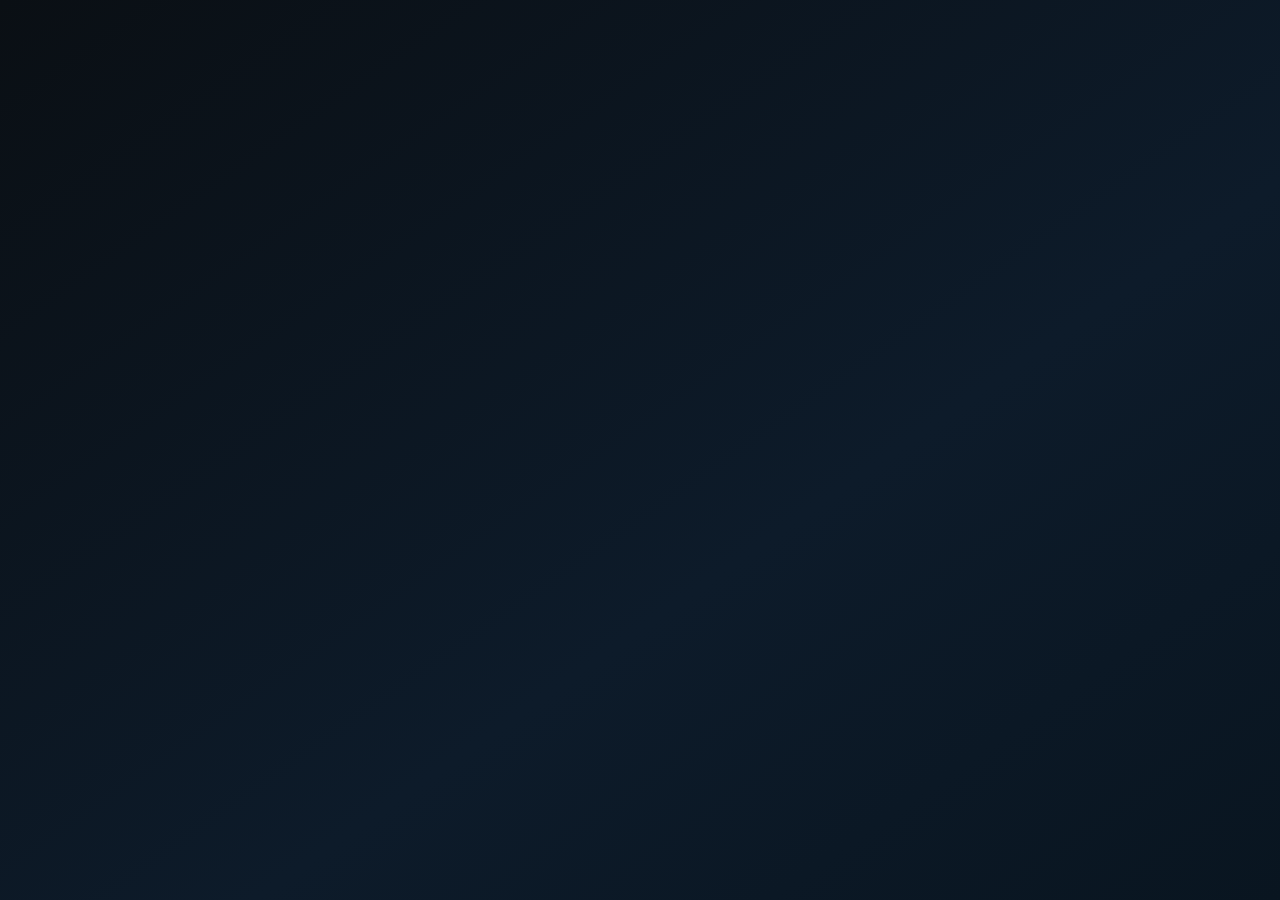
==== certificate.html @ 5393b34e "Add files via upload" ====
<!DOCTYPE html>
<html lang="en">
<head>
<meta charset="UTF-8">
<meta name="viewport" content="width=device-width, initial-scale=1.0">
<title>GospelSwipe Pro — Gospel Partnership Certificate</title>
<style>
  /* ===== Reset & Base ===== */
  *,*::before,*::after{margin:0;padding:0;box-sizing:border-box;}
  html{scroll-behavior:smooth;}
  body{
    font-family:-apple-system,BlinkMacSystemFont,'Segoe UI',Roboto,sans-serif;
    background:linear-gradient(145deg,#0a0f14 0%,#0d1b2a 60%,#091520 100%);
    min-height:100vh; color:#fff;
    -webkit-font-smoothing:antialiased;
  }

  /* ===== Page wrapper ===== */
  .page{max-width:680px;margin:0 auto;padding:30px 20px 60px;}

  /* ===== Header ===== */
  .site-header{
    display:flex;align-items:center;gap:14px;
    padding:20px 0 32px;
  }
  .site-header img{width:48px;height:48px;border-radius:12px;}
  .site-header h1{font-size:1.4rem;font-weight:800;
    background:linear-gradient(135deg,#3498db,#2ecc71);
    -webkit-background-clip:text;-webkit-text-fill-color:transparent;
    background-clip:text;}
  .site-header p{font-size:0.78rem;opacity:0.5;margin-top:2px;}

  /* ===== Intro card ===== */
  .intro{
    background:rgba(255,255,255,0.05);
    border:1px solid rgba(52,152,219,0.25);
    border-radius:20px;padding:22px 24px;margin-bottom:28px;
  }
  .intro h2{font-size:1.1rem;font-weight:700;margin-bottom:8px;color:#fff;}
  .intro p{font-size:0.88rem;line-height:1.65;opacity:0.75;}

  /* ===== Form ===== */
  .form-group{margin-bottom:18px;}
  label{display:block;font-size:0.82rem;font-weight:600;
    opacity:0.7;margin-bottom:7px;letter-spacing:0.4px;text-transform:uppercase;}
  input[type="text"],input[type="date"]{
    width:100%;padding:14px 16px;
    background:rgba(255,255,255,0.06);
    border:1.5px solid rgba(255,255,255,0.14);
    border-radius:14px;color:#fff;font-size:1rem;
    font-family:inherit;outline:none;
    transition:border-color 0.25s;
  }
  input[type="text"]:focus,input[type="date"]:focus{
    border-color:#3498db;
    background:rgba(52,152,219,0.08);
  }
  input::placeholder{color:rgba(255,255,255,0.3);}

  /* ===== Download button ===== */
  .btn-download{
    width:100%;padding:17px;border:none;border-radius:16px;
    background:linear-gradient(135deg,#3498db,#2ecc71);
    color:#fff;font-size:1.05rem;font-weight:700;
    cursor:pointer;display:flex;align-items:center;
    justify-content:center;gap:10px;
    transition:opacity 0.2s,transform 0.2s;
    margin-top:8px;font-family:inherit;
    box-shadow:0 10px 28px rgba(52,152,219,0.3);
  }
  .btn-download:hover{opacity:0.92;transform:translateY(-2px);}
  .btn-download:active{transform:scale(0.98);}
  .btn-download:disabled{opacity:0.4;cursor:not-allowed;transform:none;}

  /* ===== Preview area ===== */
  .preview-wrap{
    margin-top:32px;
    background:rgba(255,255,255,0.03);
    border:1px solid rgba(255,255,255,0.08);
    border-radius:20px;padding:20px;
  }
  .preview-label{
    font-size:0.78rem;text-transform:uppercase;
    letter-spacing:0.6px;opacity:0.45;
    margin-bottom:14px;
  }
  canvas{
    width:100%;border-radius:10px;
    display:block;
    box-shadow:0 12px 36px rgba(0,0,0,0.5);
  }

  /* ===== Success note ===== */
  .success-note{
    display:none;
    background:rgba(46,204,113,0.1);
    border:1px solid rgba(46,204,113,0.3);
    border-radius:14px;padding:14px 18px;
    margin-top:16px;font-size:0.88rem;
    color:#2ecc71;text-align:center;line-height:1.5;
  }

  /* ===== Footer ===== */
  .site-footer{
    text-align:center;padding-top:36px;
    font-size:0.78rem;opacity:0.4;line-height:1.8;
  }
  .site-footer a{color:#3498db;text-decoration:none;}
</style>
</head>
<body>
<div class="page">

  <!-- Header -->
  <header class="site-header">
    <img src="[data-uri]
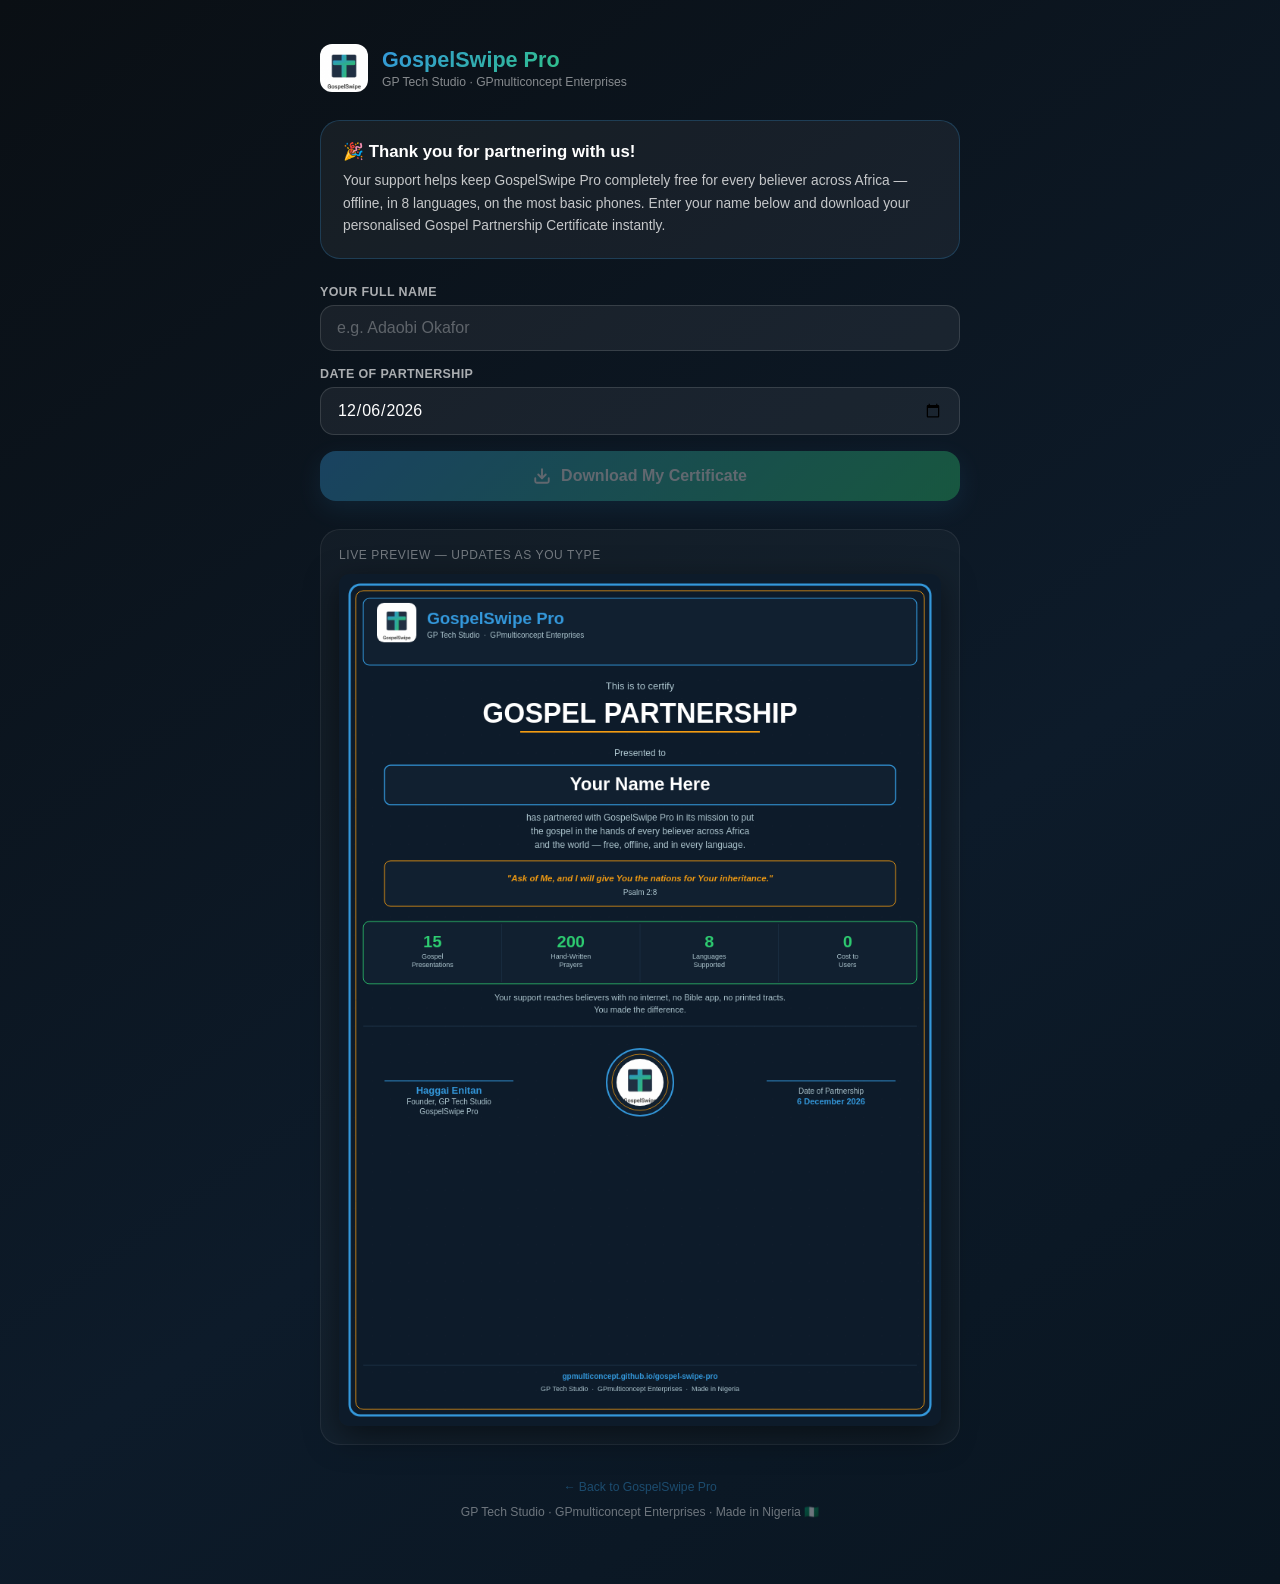
==== commit 956df839: "Add files via upload" ====
--- a/certificate.html
+++ b/certificate.html
@@ -5,112 +5,322 @@
 <meta name="viewport" content="width=device-width, initial-scale=1.0">
 <title>GospelSwipe Pro — Gospel Partnership Certificate</title>
 <style>
-  /* ===== Reset & Base ===== */
-  *,*::before,*::after{margin:0;padding:0;box-sizing:border-box;}
-  html{scroll-behavior:smooth;}
-  body{
-    font-family:-apple-system,BlinkMacSystemFont,'Segoe UI',Roboto,sans-serif;
-    background:linear-gradient(145deg,#0a0f14 0%,#0d1b2a 60%,#091520 100%);
-    min-height:100vh; color:#fff;
-    -webkit-font-smoothing:antialiased;
-  }
-
-  /* ===== Page wrapper ===== */
-  .page{max-width:680px;margin:0 auto;padding:30px 20px 60px;}
-
-  /* ===== Header ===== */
-  .site-header{
-    display:flex;align-items:center;gap:14px;
-    padding:20px 0 32px;
-  }
-  .site-header img{width:48px;height:48px;border-radius:12px;}
-  .site-header h1{font-size:1.4rem;font-weight:800;
-    background:linear-gradient(135deg,#3498db,#2ecc71);
-    -webkit-background-clip:text;-webkit-text-fill-color:transparent;
-    background-clip:text;}
-  .site-header p{font-size:0.78rem;opacity:0.5;margin-top:2px;}
-
-  /* ===== Intro card ===== */
-  .intro{
-    background:rgba(255,255,255,0.05);
-    border:1px solid rgba(52,152,219,0.25);
-    border-radius:20px;padding:22px 24px;margin-bottom:28px;
-  }
-  .intro h2{font-size:1.1rem;font-weight:700;margin-bottom:8px;color:#fff;}
-  .intro p{font-size:0.88rem;line-height:1.65;opacity:0.75;}
-
-  /* ===== Form ===== */
-  .form-group{margin-bottom:18px;}
-  label{display:block;font-size:0.82rem;font-weight:600;
-    opacity:0.7;margin-bottom:7px;letter-spacing:0.4px;text-transform:uppercase;}
-  input[type="text"],input[type="date"]{
-    width:100%;padding:14px 16px;
-    background:rgba(255,255,255,0.06);
-    border:1.5px solid rgba(255,255,255,0.14);
-    border-radius:14px;color:#fff;font-size:1rem;
-    font-family:inherit;outline:none;
-    transition:border-color 0.25s;
-  }
-  input[type="text"]:focus,input[type="date"]:focus{
-    border-color:#3498db;
-    background:rgba(52,152,219,0.08);
-  }
-  input::placeholder{color:rgba(255,255,255,0.3);}
-
-  /* ===== Download button ===== */
-  .btn-download{
-    width:100%;padding:17px;border:none;border-radius:16px;
-    background:linear-gradient(135deg,#3498db,#2ecc71);
-    color:#fff;font-size:1.05rem;font-weight:700;
-    cursor:pointer;display:flex;align-items:center;
-    justify-content:center;gap:10px;
-    transition:opacity 0.2s,transform 0.2s;
-    margin-top:8px;font-family:inherit;
-    box-shadow:0 10px 28px rgba(52,152,219,0.3);
-  }
-  .btn-download:hover{opacity:0.92;transform:translateY(-2px);}
-  .btn-download:active{transform:scale(0.98);}
-  .btn-download:disabled{opacity:0.4;cursor:not-allowed;transform:none;}
-
-  /* ===== Preview area ===== */
-  .preview-wrap{
-    margin-top:32px;
-    background:rgba(255,255,255,0.03);
-    border:1px solid rgba(255,255,255,0.08);
-    border-radius:20px;padding:20px;
-  }
-  .preview-label{
-    font-size:0.78rem;text-transform:uppercase;
-    letter-spacing:0.6px;opacity:0.45;
-    margin-bottom:14px;
-  }
-  canvas{
-    width:100%;border-radius:10px;
-    display:block;
-    box-shadow:0 12px 36px rgba(0,0,0,0.5);
-  }
-
-  /* ===== Success note ===== */
-  .success-note{
-    display:none;
-    background:rgba(46,204,113,0.1);
-    border:1px solid rgba(46,204,113,0.3);
-    border-radius:14px;padding:14px 18px;
-    margin-top:16px;font-size:0.88rem;
-    color:#2ecc71;text-align:center;line-height:1.5;
-  }
-
-  /* ===== Footer ===== */
-  .site-footer{
-    text-align:center;padding-top:36px;
-    font-size:0.78rem;opacity:0.4;line-height:1.8;
-  }
-  .site-footer a{color:#3498db;text-decoration:none;}
+*,*::before,*::after{margin:0;padding:0;box-sizing:border-box;}
+html{scroll-behavior:smooth;}
+body{
+  font-family:-apple-system,BlinkMacSystemFont,'Segoe UI',Roboto,sans-serif;
+  background:linear-gradient(145deg,#0a0f14 0%,#0d1b2a 60%,#091520 100%);
+  min-height:100vh;color:#fff;-webkit-font-smoothing:antialiased;
+}
+.page{max-width:680px;margin:0 auto;padding:28px 20px 60px;}
+.site-header{display:flex;align-items:center;gap:14px;padding:16px 0 28px;}
+.site-header img{width:48px;height:48px;border-radius:12px;}
+.site-header h1{font-size:1.35rem;font-weight:800;
+  background:linear-gradient(135deg,#3498db,#2ecc71);
+  -webkit-background-clip:text;-webkit-text-fill-color:transparent;background-clip:text;}
+.site-header p{font-size:0.76rem;opacity:0.5;margin-top:2px;}
+.intro{background:rgba(255,255,255,0.05);border:1px solid rgba(52,152,219,0.25);
+  border-radius:20px;padding:20px 22px;margin-bottom:26px;}
+.intro h2{font-size:1.05rem;font-weight:700;margin-bottom:8px;}
+.intro p{font-size:0.86rem;line-height:1.65;opacity:0.75;}
+.form-group{margin-bottom:16px;}
+label{display:block;font-size:0.78rem;font-weight:600;opacity:0.65;
+  margin-bottom:6px;letter-spacing:0.4px;text-transform:uppercase;}
+input[type="text"],input[type="date"]{
+  width:100%;padding:13px 16px;background:rgba(255,255,255,0.06);
+  border:1.5px solid rgba(255,255,255,0.13);border-radius:14px;
+  color:#fff;font-size:1rem;font-family:inherit;outline:none;
+  transition:border-color 0.25s;
+}
+input[type="text"]:focus,input[type="date"]:focus{
+  border-color:#3498db;background:rgba(52,152,219,0.08);}
+input::placeholder{color:rgba(255,255,255,0.3);}
+.btn-download{
+  width:100%;padding:16px;border:none;border-radius:16px;
+  background:linear-gradient(135deg,#3498db,#2ecc71);
+  color:#fff;font-size:1rem;font-weight:700;cursor:pointer;
+  display:flex;align-items:center;justify-content:center;gap:10px;
+  transition:opacity 0.2s,transform 0.2s;margin-top:6px;
+  font-family:inherit;box-shadow:0 8px 24px rgba(52,152,219,0.3);
+}
+.btn-download:hover{opacity:0.9;transform:translateY(-2px);}
+.btn-download:active{transform:scale(0.97);}
+.btn-download:disabled{opacity:0.35;cursor:not-allowed;transform:none;}
+.success-note{display:none;background:rgba(46,204,113,0.1);
+  border:1px solid rgba(46,204,113,0.3);border-radius:14px;
+  padding:14px 18px;margin-top:14px;font-size:0.86rem;
+  color:#2ecc71;text-align:center;line-height:1.6;}
+.preview-wrap{margin-top:28px;background:rgba(255,255,255,0.03);
+  border:1px solid rgba(255,255,255,0.07);border-radius:20px;padding:18px;}
+.preview-label{font-size:0.75rem;text-transform:uppercase;letter-spacing:0.6px;
+  opacity:0.4;margin-bottom:12px;}
+canvas{width:100%;border-radius:10px;display:block;
+  box-shadow:0 10px 32px rgba(0,0,0,0.5);}
+.site-footer{text-align:center;padding-top:32px;font-size:0.76rem;opacity:0.4;line-height:1.8;}
+.site-footer a{color:#3498db;text-decoration:none;}
 </style>
 </head>
 <body>
 <div class="page">
 
-  <!-- Header -->
   <header class="site-header">
-    <img src="[data-uri]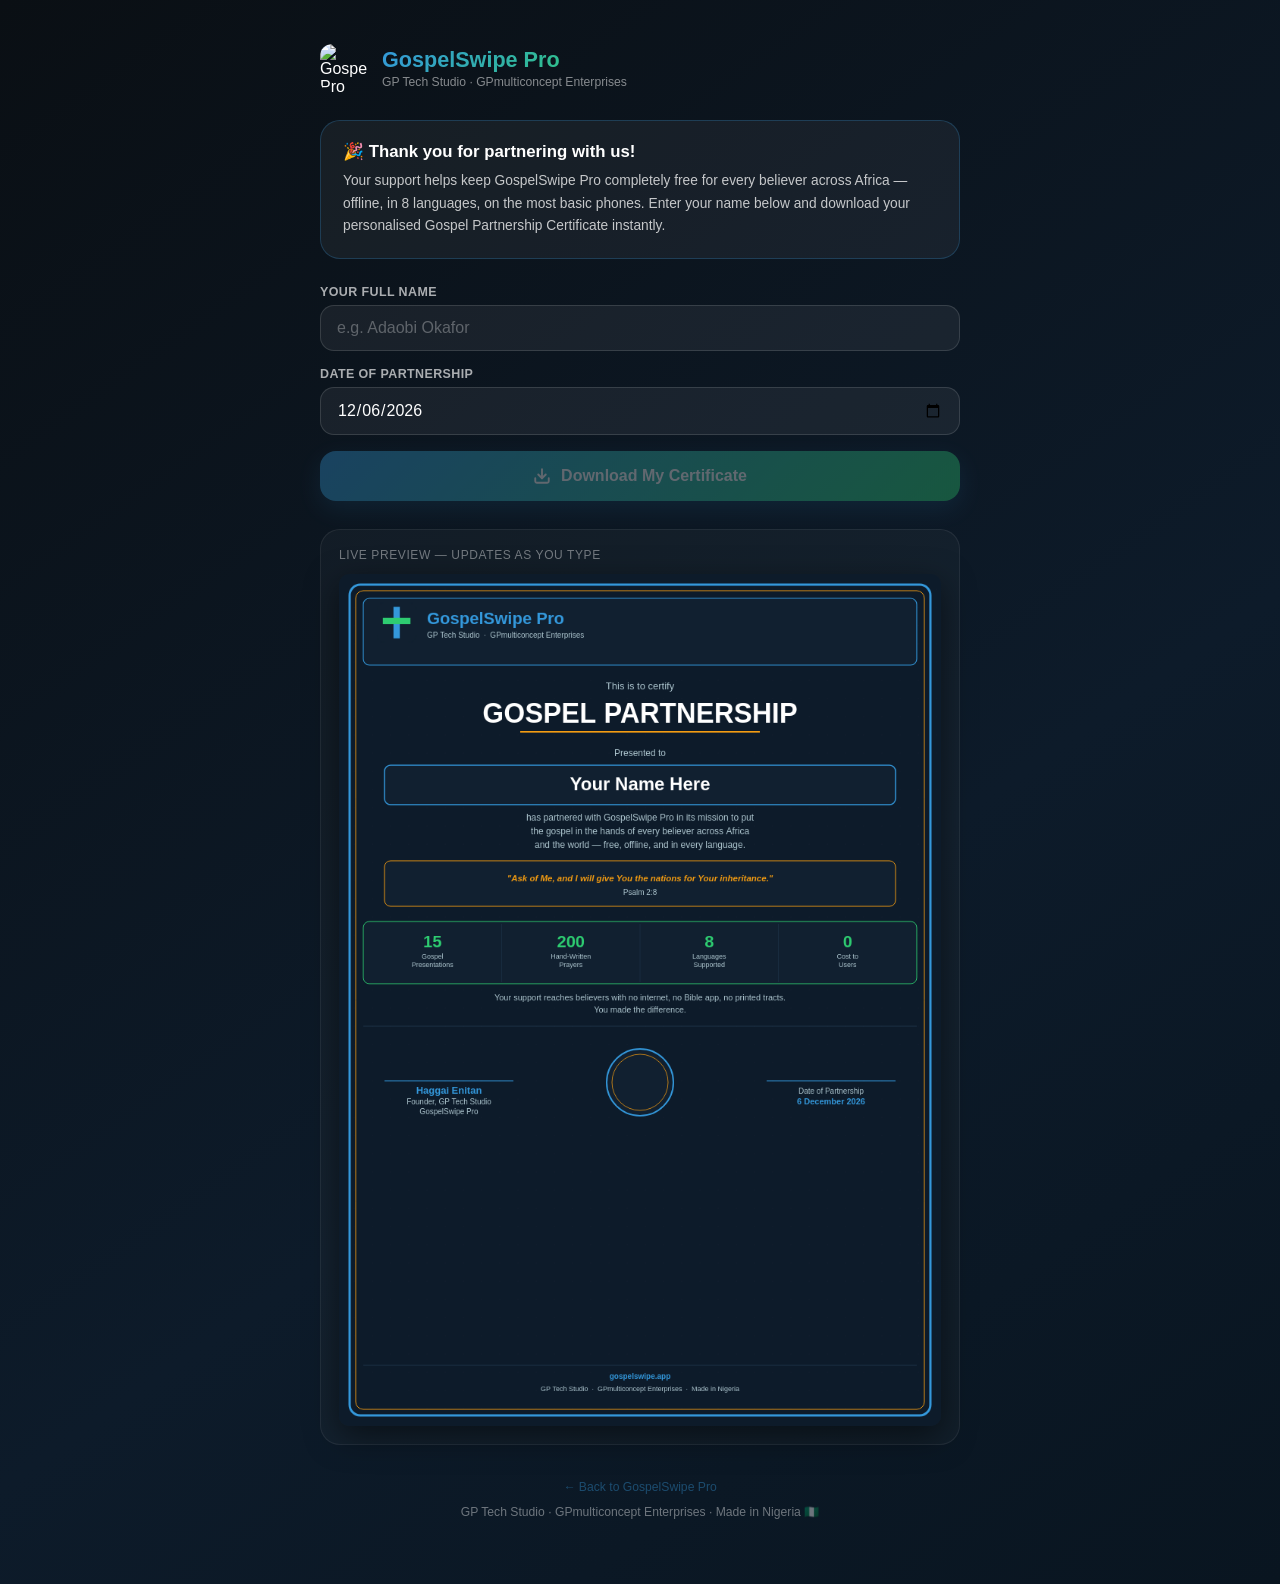
==== commit b99da015: "Add files via upload" ====
--- a/certificate.html
+++ b/certificate.html
@@ -101,7 +101,7 @@
   <div class="success-note" id="successNote">
     ✅ Downloading! Check your Downloads folder.<br>
     Share the app with others:
-    <strong>gpmulticoncept.github.io/gospel-swipe-pro</strong>
+    <strong>gospelswipe.app</strong>
   </div>
 
   <div class="preview-wrap">
@@ -110,14 +110,14 @@
   </div>
 
   <footer class="site-footer">
-    <p><a href="https://gpmulticoncept.github.io/gospel-swipe-pro">← Back to GospelSwipe Pro</a></p>
+    <p><a href="https://gospelswipe.app">← Back to GospelSwipe Pro</a></p>
     <p style="margin-top:4px;">GP Tech Studio · GPmulticoncept Enterprises · Made in Nigeria 🇳🇬</p>
   </footer>
 </div>
 
 <script>
 // Logo loads from GitHub — no base64 bloat
-const LOGO_URL = 'https://gpmulticoncept.github.io/gospel-swipe-pro/logo.png';
+const LOGO_URL = 'https://gospelswipe.app/logo.png';
 const logoImg = new Image();
 logoImg.crossOrigin = 'anonymous';
 logoImg.src = LOGO_URL;
@@ -285,7 +285,7 @@
   ctx.strokeStyle=C.border; ctx.lineWidth=1;
   ctx.beginPath(); ctx.moveTo(32,CH-80); ctx.lineTo(CW-32,CH-80); ctx.stroke();
   ctx.fillStyle=C.blue; ctx.font='bold 10px sans-serif'; ctx.textAlign='center';
-  ctx.fillText('gpmulticoncept.github.io/gospel-swipe-pro',cx,CH-62);
+  ctx.fillText('gospelswipe.app',cx,CH-62);
   ctx.fillStyle=C.muted; ctx.font='9px sans-serif';
   ctx.fillText('GP Tech Studio  ·  GPmulticoncept Enterprises  ·  Made in Nigeria',cx,CH-46);
 }
